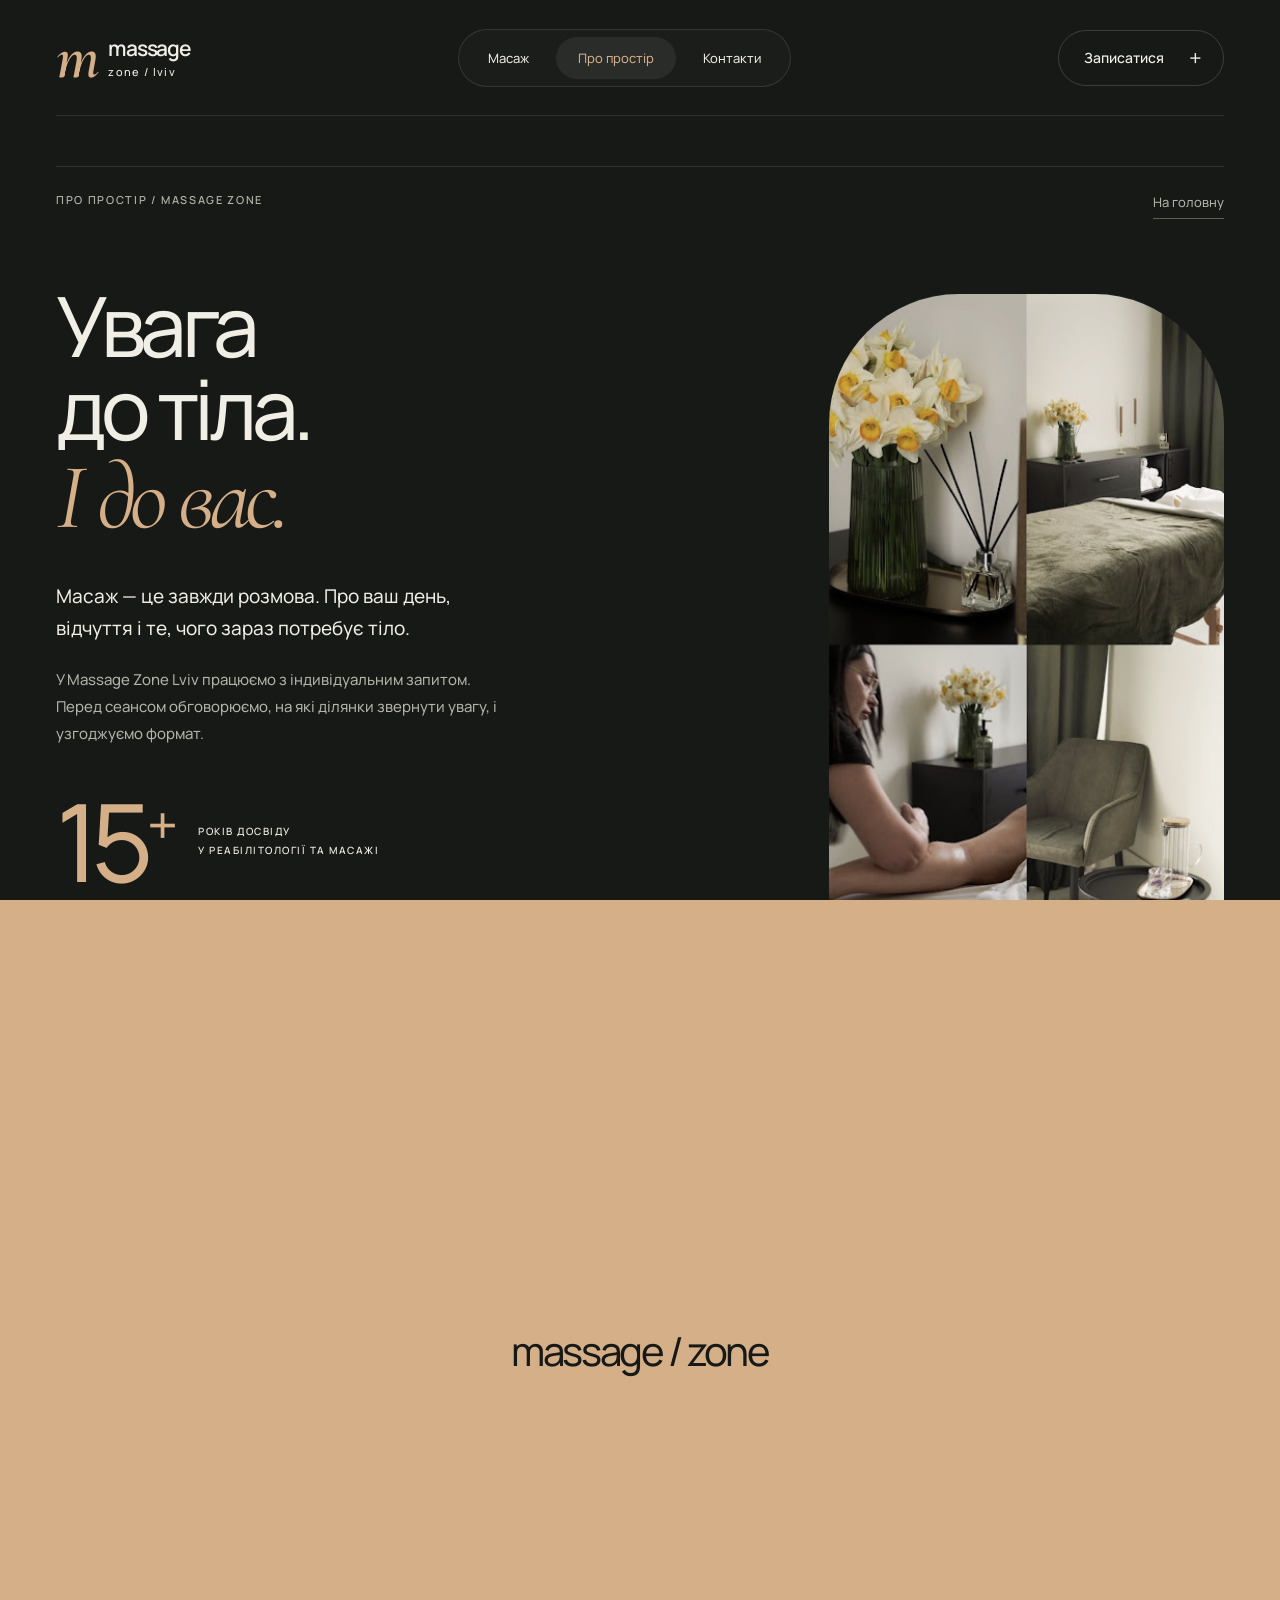
==== studio.html @ 6e39dbd6 "Build Ukrainian Massage Zone Lviv website" ====
<!doctype html>
<html lang="uk">
<head><meta charset="UTF-8"><meta name="viewport" content="width=device-width, initial-scale=1"><meta name="theme-color" content="#171917"><title>Простір / Massage Zone Lviv</title><meta name="description" content="Знайомство з Massage Zone Lviv: 15+ років досвіду, індивідуальний підхід і простір для масажу у Львові, на Володимира Великого, 4."><link rel="icon" href="./assets/favicon.svg" type="image/svg+xml"><link rel="preconnect" href="https://fonts.googleapis.com"><link rel="preconnect" href="https://fonts.gstatic.com" crossorigin><link href="https://fonts.googleapis.com/css2?family=Manrope:wght@400;450;500;550;600;650;700&family=Cormorant+Garamond:ital,wght@0,400;0,500;1,400;1,500&display=swap" rel="stylesheet"><link rel="stylesheet" href="./style.css"><script src="./app.js" defer></script></head>
<body><a class="skip-link" href="#main">Перейти до вмісту</a><div class="page-curtain" aria-hidden="true"><span>massage / zone</span></div><div class="cursor" aria-hidden="true"><span></span></div>
<header class="header wrap"><a href="./index.html" class="brand" aria-label="Massage Zone — головна"><span class="brand-symbol" aria-hidden="true">m</span><span>massage<span class="brand-second">zone / lviv</span></span></a><nav class="desktop-nav" aria-label="Головна навігація"><a href="./index.html#massage">Масаж</a><a href="./studio.html" aria-current="page">Про простір</a><a href="./index.html#contacts">Контакти</a></nav><a class="pill header-cta" href="https://www.instagram.com/massage.zone.lviv/" target="_blank" rel="noopener noreferrer">Записатися <span class="pill-symbol" aria-hidden="true">+</span></a><button class="menu-toggle" aria-label="Відкрити меню" aria-expanded="false" aria-controls="mobile-nav"><span></span><span></span></button><nav id="mobile-nav" class="mobile-nav" aria-label="Мобільна навігація" hidden><a href="./index.html#massage">Масаж</a><a href="./studio.html">Про простір</a><a href="./index.html#contacts">Контакти</a></nav></header>
<main id="main"><section class="studio-hero wrap section"><div class="section-label"><span class="eyebrow">ПРО ПРОСТІР / MASSAGE ZONE</span><a href="./index.html" class="text-link">На головну</a></div><div class="studio-layout"><div class="studio-copy"><h1>Увага<br>до тіла.<br><em>І до вас.</em></h1><p class="studio-intro">Масаж — це завжди розмова. Про ваш день, відчуття і те, чого зараз потребує тіло.</p><p>У Massage Zone Lviv працюємо з індивідуальним запитом. Перед сеансом обговорюємо, на які ділянки звернути увагу, і узгоджуємо формат.</p><div class="studio-stat"><span>15<sup>+</sup></span><span class="eyebrow">РОКІВ ДОСВІДУ<br>У РЕАБІЛІТОЛОГІЇ ТА МАСАЖІ</span></div><a href="https://www.instagram.com/massage.zone.lviv/" target="_blank" rel="noopener noreferrer" class="pill pill-warm">Познайомитися в Instagram <span class="pill-symbol" aria-hidden="true">+</span></a></div><figure class="studio-photo"><div class="photo-frame" data-depth="0.07"><img src="./assets/massage-zone.jpg" width="381" height="677" alt="Колаж із власних фото Massage Zone Lviv: масажний кабінет, квіти, сеанс масажу та місце для відпочинку"></div><figcaption><span>Наш простір / наші дотики</span><span>Львів</span></figcaption></figure></div></section><section class="studio-visit section wrap"><span class="eyebrow">БУДЕМО РАДІ ЗУСТРІЧІ</span><h2>Знайдіть час.<br><em>Ми поруч.</em></h2><div class="studio-visit-info"><p>Володимира Великого, 4 / Львів<br><a href="tel:+380688691546">+380 68 869 15 46</a></p><a class="pill pill-outline" href="https://maps.app.goo.gl/EedyJrFYMkZ4gdkcA?g_st=ic" target="_blank" rel="noopener noreferrer">Відкрити маршрут <span class="pill-symbol" aria-hidden="true">+</span></a></div></section></main><footer class="footer wrap"><a href="./index.html" class="footer-brand">massage / zone</a><span>Львів / Україна</span><a href="https://www.instagram.com/massage.zone.lviv/" target="_blank" rel="noopener noreferrer">Instagram</a><span>© <span class="year">2026</span> Massage Zone</span></footer></body></html>
---- style.css ----
:root{--bg:#171917;--surface:#212421;--ink:#f0eee5;--muted:#b3b5a9;--accent:#d5af88;--line:#ffffff1c;--ease:cubic-bezier(.215,.61,.355,1);--sans:'Manrope',sans-serif;--serif:'Cormorant Garamond',serif;color-scheme:dark;font-family:var(--sans);font-size:16px}
*{box-sizing:border-box}html{scroll-behavior:smooth;scroll-padding-top:90px}body{margin:0;background:var(--bg);color:var(--ink);font-weight:450;-webkit-font-smoothing:antialiased}body.dialog-open{overflow:hidden}::selection{background:var(--accent);color:var(--bg)}a{color:inherit;text-decoration:none}button{font:inherit;color:inherit;cursor:pointer}button,a,summary{-webkit-tap-highlight-color:transparent}button{border:0}button:focus-visible,a:focus-visible,summary:focus-visible{outline:2px solid var(--accent);outline-offset:6px}button:disabled{cursor:default}p{font-size:1rem;line-height:1.8;color:var(--muted);margin:0}h1,h2,h3{margin:0;font-weight:450;letter-spacing:-.065em;line-height:1.02}em{font-family:var(--serif);font-weight:400;letter-spacing:-.055em}img{display:block;max-width:100%}sup{font-size:.5em;vertical-align:super}a,button,summary{touch-action:manipulation}.wrap{width:calc(100% - 112px);max-width:1488px;margin-inline:auto}.section{padding-block:112px}.eyebrow{font-size:11px;line-height:1.6;letter-spacing:.15em;font-weight:550;text-transform:uppercase}.skip-link{position:fixed;left:16px;top:-100px;z-index:200;padding:12px 20px;background:var(--accent);color:var(--bg)}.skip-link:focus{top:16px}.header{height:116px;display:flex;align-items:center;justify-content:space-between;position:relative;z-index:20;border-bottom:1px solid var(--line)}.brand{display:flex;align-items:center;gap:12px;font-size:21px;font-weight:600;letter-spacing:-.06em;line-height:1}.brand-symbol{font-family:var(--serif);font-style:italic;font-size:64px;line-height:.6;letter-spacing:-.12em;margin-right:4px;color:var(--accent)}.brand-second{display:block;font-size:11px;font-weight:500;letter-spacing:.12em;margin-top:7px}.desktop-nav{display:flex;padding:7px;background:#ffffff05;border:1px solid var(--line);border-radius:100px;gap:5px}.desktop-nav a{padding:12px 22px;font-size:13px;transition:background .3s var(--ease),color .3s var(--ease);border-radius:100px}.desktop-nav a:hover,.desktop-nav a[aria-current]{background:#ffffff11;color:var(--accent)}.pill{display:inline-flex;align-items:center;justify-content:center;gap:25px;padding:16px 21px 16px 25px;border:1px solid #ffffff29;border-radius:100px;font-size:14px;font-weight:550;transition:background .3s var(--ease),color .3s var(--ease),transform .3s var(--ease);white-space:nowrap}.pill:hover{background:var(--ink);color:var(--bg)}.pill-symbol{font-size:22px;line-height:1;font-weight:400}.pill-warm{background:var(--accent);color:#24261f;border-color:var(--accent)}.pill-warm:hover{background:#edccaa;border-color:#edccaa}.pill-outline{background:transparent}.menu-toggle,.mobile-nav{display:none}.hero{height:min(825px,calc(100svh - 116px));min-height:640px;position:relative;padding-top:29px}.hero-topline{display:flex;justify-content:space-between;color:var(--muted);position:relative;z-index:4}.hero-coordinate{font-size:10px}.hero-copy{position:absolute;left:0;top:119px;width:39%;z-index:5;will-change:transform}.hero-copy h1{font-size:clamp(65px,7.25vw,116px);font-weight:450;line-height:1.01;letter-spacing:-.073em}.hero-copy h1 em{display:inline-block;color:var(--accent);font-size:1.075em;line-height:.95;letter-spacing:-.07em}.hero-copy p{font-size:14px;line-height:1.7;margin-top:30px}.main-cta{margin-top:28px}.sculpture-stage{position:absolute;left:38%;top:50px;width:54%;height:calc(100% - 110px);z-index:2;will-change:transform}.stage-halo{position:absolute;inset:9% 0 0;background:radial-gradient(ellipse at center,#ba98720b,transparent 64%);pointer-events:none}.sculpture-stage canvas{position:relative;width:100%;height:100%;display:block;cursor:grab}.sculpture-stage canvas:active{cursor:grabbing}.hero-aside{position:absolute;right:0;top:148px;width:132px;z-index:6;will-change:transform}.glass{border:1px solid #ffffff25;background:#ffffff06;backdrop-filter:blur(20px);-webkit-backdrop-filter:blur(20px);border-radius:22px}.experience{padding:24px 17px;display:flex;flex-direction:column;align-items:center;gap:10px}.stat-number{font-size:40px;line-height:1.05;letter-spacing:-.06em}.experience .eyebrow{font-size:9px;white-space:nowrap}.aside-note{font-size:11px;line-height:1.8;margin-top:20px;text-align:right}.hero-bottom{position:absolute;bottom:27px;left:0;right:0;display:flex;justify-content:space-between;align-items:center;border-top:1px solid var(--line);padding-top:28px;z-index:6}.scroll-link{display:flex;align-items:center;gap:14px;font-size:12px;color:var(--muted);transition:color .3s}.scroll-link:hover{color:var(--ink)}.scroll-track{display:block;width:18px;height:28px;border:1px solid #ffffff4a;border-radius:20px;position:relative}.scroll-track span{position:absolute;width:3px;height:6px;border-radius:3px;background:var(--accent);top:6px;left:6px}.hero-signature{color:var(--muted);font-size:9px}.motion-toggle{display:flex;gap:8px;align-items:center;background:transparent;font-size:10px;color:var(--muted);padding:8px}.motion-toggle>span:first-child{font-size:13px}.webgl-fallback{height:100%;display:flex;align-items:center;justify-content:center;color:var(--accent);font-size:clamp(40px,5vw,90px);letter-spacing:-.07em;text-align:center}.webgl-fallback[hidden]{display:none}.section-label{display:flex;justify-content:space-between;gap:20px;color:var(--muted);padding-top:24px;border-top:1px solid var(--line)}.section-heading{display:grid;grid-template-columns:1.1fr .7fr;gap:12%;align-items:end;margin-top:56px;margin-bottom:60px}.section-heading h2,.faq h2{font-size:clamp(44px,4.5vw,72px)}.section-heading h2 em,.faq h2 em{font-size:1.17em;color:var(--accent)}.section-heading>p{font-size:16px;max-width:400px;line-height:1.85;padding-bottom:6px}.service-grid{display:grid;grid-template-columns:repeat(3,1fr);gap:16px}.service-card{position:relative;display:flex;flex-direction:column;text-align:left;background:var(--surface);padding:28px;border:1px solid #ffffff09;border-radius:25px;min-height:443px;overflow:hidden;transition:transform .5s var(--ease),background .3s var(--ease),box-shadow .5s var(--ease);z-index:1}.service-card:hover,.service-card:focus-visible{transform:translateY(-12px) scale(1.015);background:#2a2e28;box-shadow:0 24px 48px #0005;z-index:3}.card-top{display:flex;align-items:center;justify-content:space-between;width:100%}.card-number{font-size:36px;font-weight:400;letter-spacing:-.06em;color:var(--accent)}.card-open{width:34px;height:34px;border:1px solid #ffffff24;border-radius:50%;display:grid;place-items:center;font-size:22px;color:var(--muted);transition:background .3s,color .3s}.service-card:hover .card-open{background:var(--accent);color:var(--bg);border-color:var(--accent)}.body-lines{height:110px;width:130px;display:flex;position:relative;align-self:flex-end;margin-top:-10px;opacity:.27;transform:rotate(-23deg);pointer-events:none}.body-lines>span{position:absolute;border:1px solid var(--accent);height:95px;width:64px;border-radius:50%;left:0;top:0}.body-lines>span:nth-child(2){left:20px}.body-lines>span:nth-child(3){left:40px}.body-lines>span:nth-child(4){left:60px}.lines-wave{transform:rotate(26deg)}.lines-wave>span{border-radius:50% 25% 50% 25%}.lines-round{transform:rotate(0)}.lines-round>span{height:82px;width:82px;left:20px;top:15px}.lines-round>span:nth-child(2){left:20px;top:5px}.lines-round>span:nth-child(3){left:20px;top:-5px}.lines-round>span:nth-child(4){left:20px;top:-15px}.card-tag{font-size:10px;color:var(--muted);margin-top:15px}.card-title{font-size:34px;line-height:1.12;letter-spacing:-.05em;margin-top:15px;display:block}.card-description{font-size:13px;line-height:1.8;color:var(--muted);max-width:270px;margin-top:17px}.card-bottom{display:flex;width:100%;justify-content:space-between;margin-top:28px;padding-top:19px;border-top:1px solid var(--line);font-size:12px}.card-bottom span{font-size:18px;line-height:1}.service-footnote{display:flex;justify-content:space-between;gap:20px;margin-top:30px}.service-footnote p,.service-footnote a{font-size:12px}.text-link{border-bottom:1px solid #d5af8870;padding-bottom:5px;font-size:13px;line-height:1.7;transition:color .3s,border-color .3s}.text-link:hover{color:var(--accent);border-color:var(--accent)}.pause-section{background:#d5af88;color:var(--bg);position:relative;overflow:hidden;padding:76px 0 57px;margin:15px 0}.pause-content>.eyebrow{display:block;text-align:center;color:#34362c}.pause-content h2{font-size:clamp(130px,19vw,300px);line-height:1.18;font-weight:450;text-align:center;letter-spacing:-.095em;padding:10px 0 36px;will-change:transform}.pause-bottom{display:flex;align-items:center;justify-content:space-between;gap:24px;padding-top:30px;border-top:1px solid #17191733}.pause-mark{font:italic 42px var(--serif);letter-spacing:-.08em}.pause-bottom p{font-size:14px;color:#35362b;line-height:1.7}.pause-bottom .pill{border-color:#1719174d}.pause-bottom .pill:hover{background:var(--bg);color:var(--accent)}.process-grid{display:grid;grid-template-columns:repeat(3,1fr);gap:30px}.process-card{border-top:1px solid var(--line);padding-top:26px}.process-card h3{font-size:23px;letter-spacing:-.04em;margin-top:34px}.process-card p{max-width:320px;font-size:14px;margin-top:15px}.faq{display:grid;grid-template-columns:.8fr 1.2fr;gap:15%;padding-top:50px}.faq h2{margin-top:35px}.faq-list{padding-top:5px}.faq details{border-top:1px solid var(--line);padding:25px 0}.faq details:last-child{border-bottom:1px solid var(--line)}.faq summary{list-style:none;cursor:pointer;display:flex;justify-content:space-between;align-items:center;gap:20px;font-size:16px;line-height:1.6}.faq summary::-webkit-details-marker{display:none}.faq summary span{font-size:24px;color:var(--accent);transition:transform .3s}.faq details[open] summary span{transform:rotate(45deg)}.faq details p{font-size:14px;margin-top:18px;max-width:95%}.faq details a{color:var(--ink);text-decoration:underline;text-underline-offset:4px}.contacts{padding-top:65px}.contact-main{display:grid;grid-template-columns:1fr .75fr;gap:10%;padding-top:65px}.contact-main h2{font-size:clamp(85px,9.7vw,155px);line-height:.96}.contact-main h2 em{font-size:1.15em;color:var(--accent)}.contact-info{padding-top:4px}.contact-address{font-size:24px;letter-spacing:-.035em;line-height:1.45;color:var(--ink)}.phone{display:block;font-size:20px;letter-spacing:-.02em;margin-top:24px}.hours{display:grid;grid-template-columns:1fr 1fr;max-width:300px;gap:9px 30px;font-size:13px;color:var(--muted);margin-top:30px}.hours span:nth-child(even){text-align:right}.contact-actions{display:flex;align-items:flex-start;flex-direction:column;gap:22px;margin-top:35px}.footer{padding-block:33px;border-top:1px solid var(--line);display:flex;justify-content:space-between;align-items:center;gap:20px;font-size:11px;color:var(--muted)}.footer-brand{font-size:21px;letter-spacing:-.06em;color:var(--ink)}.footer>a:last-of-type:hover{color:var(--accent)}.service-dialog{color:var(--ink);background:#242823;padding:48px;max-width:550px;width:calc(100% - 36px);border:1px solid #ffffff26;border-radius:28px;overflow:visible;box-shadow:0 50px 140px #0008}.service-dialog::backdrop{background:#0b0d0bc7;backdrop-filter:blur(12px)}.service-dialog[open]{animation:dialog-in .3s var(--ease)}.service-dialog .eyebrow{color:var(--accent);padding-right:25px}.service-dialog h2{font-size:50px;letter-spacing:-.055em;line-height:1.05;margin-top:26px}.service-dialog p{font-size:15px;margin-top:25px}.dialog-note{font-size:12px;color:var(--muted);line-height:1.8;margin:28px 0}.service-dialog .pill{font-size:13px;gap:12px;padding-inline:20px;width:100%;white-space:normal}.dialog-close{position:absolute;right:20px;top:15px;background:transparent;font-size:30px;color:var(--muted);width:40px;height:40px;display:grid;place-items:center}.page-curtain{position:fixed;z-index:100;inset:0;background:var(--accent);transform:translateY(100%);display:flex;align-items:center;justify-content:center;pointer-events:none;transition:transform .5s var(--ease);color:var(--bg);font-size:40px;letter-spacing:-.06em}.page-curtain.active{transform:translateY(0);pointer-events:auto}.cursor{position:fixed;top:0;left:0;width:36px;height:36px;border:1px solid #d5af8870;border-radius:50%;pointer-events:none;z-index:150;display:none;align-items:center;justify-content:center;transform:translate(-100px,-100px);transition:width .3s var(--ease),height .3s var(--ease),background .3s var(--ease);mix-blend-mode:normal}.cursor>span{width:5px;height:5px;border-radius:50%;background:var(--accent)}.cursor.hover{width:58px;height:58px;background:#d5af8810}.cursor.hidden{opacity:0}.custom-cursor,.custom-cursor a,.custom-cursor button,.custom-cursor summary,.custom-cursor canvas{cursor:none}.custom-cursor .cursor{display:flex}.js .reveal{opacity:0;transition:opacity .6s var(--ease)}.js .reveal.visible{opacity:1}.studio-hero{padding-top:50px}.studio-layout{display:grid;grid-template-columns:1.1fr .7fr;gap:13%;margin-top:65px}.studio-copy h1{font-size:clamp(64px,6.5vw,104px);line-height:1}.studio-copy h1 em{font-size:1.12em;color:var(--accent)}.studio-intro{color:var(--ink);font-size:19px;line-height:1.7;max-width:450px;margin-top:36px}.studio-copy>p:not(.studio-intro){max-width:450px;font-size:15px;margin-top:22px}.studio-stat{display:flex;align-items:center;gap:28px;margin:40px 0}.studio-stat>span:first-child{font-size:108px;letter-spacing:-.07em;line-height:1;color:var(--accent)}.studio-stat .eyebrow{font-size:10px;line-height:1.9}.studio-photo{margin:0;padding-top:18px}.photo-frame{overflow:hidden;border-radius:130px 130px 22px 22px;max-width:400px;margin:auto;will-change:transform}.photo-frame img{width:100%;height:auto;filter:saturate(.7);aspect-ratio:381/677;object-fit:cover}.studio-photo figcaption{display:flex;justify-content:space-between;font-size:10px;color:var(--muted);margin-top:30px;gap:10px}.studio-visit{border-top:1px solid var(--line);padding-top:55px}.studio-visit h2{font-size:clamp(64px,7vw,112px);margin-top:45px}.studio-visit h2 em{color:var(--accent);font-size:1.14em}.studio-visit-info{display:flex;justify-content:space-between;gap:30px;align-items:end;margin-top:45px}.studio-visit-info p{line-height:2;font-size:16px}.studio-visit-info a:not(.pill){color:var(--ink)}@keyframes dialog-in{from{opacity:0;transform:translateY(15px)}to{opacity:1;transform:translateY(0)}}
@media(min-width:1700px){.hero-copy h1{font-size:124px}.hero{height:860px;max-height:none}.hero-copy{top:145px}.sculpture-stage{top:70px}.hero-aside{top:180px}}
@media(max-width:1100px){.wrap{width:calc(100% - 64px)}.header{height:100px}.desktop-nav a{padding:11px 16px}.header-cta{font-size:12px;padding:14px 17px}.hero{height:700px;min-height:620px}.hero-copy{top:135px;width:43%}.hero-copy h1{font-size:7.6vw}.hero-aside{top:120px;width:105px}.experience{padding:19px 10px}.experience .eyebrow{font-size:8px}.stat-number{font-size:36px}.sculpture-stage{left:37%;width:61%;top:95px;height:76%}.hero-signature{display:none}.aside-note{font-size:10px}.section{padding-block:90px}.section-heading{gap:8%}.service-card{padding:23px;min-height:423px}.card-title{font-size:30px}.card-description{font-size:12px}.card-tag{font-size:9px}.pause-bottom p{font-size:12px}.pause-bottom .pill{font-size:12px;gap:16px}.faq{gap:10%;padding-top:45px}.studio-layout{gap:9%;grid-template-columns:1.1fr .8fr}}
@media(max-width:760px){html{scroll-padding-top:30px}.wrap{width:calc(100% - 40px)}.header{height:86px}.brand{font-size:18px;gap:9px}.brand-symbol{font-size:54px}.brand-second{font-size:9px;margin-top:6px}.desktop-nav,.header-cta{display:none}.menu-toggle{display:flex;flex-direction:column;gap:6px;padding:15px 4px 15px 20px;background:transparent;width:48px;height:46px;justify-content:center}.menu-toggle span{display:block;width:24px;height:1px;background:var(--ink);transition:transform .3s}.menu-toggle[aria-expanded=true] span:first-child{transform:translateY(3.5px) rotate(45deg)}.menu-toggle[aria-expanded=true] span:last-child{transform:translateY(-3.5px) rotate(-45deg)}.mobile-nav:not([hidden]){display:flex;position:absolute;top:85px;left:-20px;right:-20px;background:#20241ffa;backdrop-filter:blur(20px);flex-direction:column;padding:25px 20px 30px;gap:4px;border-bottom:1px solid var(--line)}.mobile-nav a{padding:14px 4px;font-size:20px;letter-spacing:-.03em}.hero{height:790px;min-height:0;max-height:none;padding-top:25px}.hero-coordinate{display:none}.hero-copy{top:76px;width:100%;transform:none!important}.hero-copy h1{font-size:clamp(53px,13.3vw,89px);line-height:1.01;max-width:80%}.hero-copy h1 br:nth-of-type(2){display:none}.hero-copy h1 em{display:block;line-height:1.1;font-size:1.16em;margin-top:0}.hero-copy p{font-size:12px;margin-top:17px;line-height:1.6}.main-cta{margin-top:20px;font-size:13px;padding:14px 18px;gap:18px}.sculpture-stage{top:330px;left:14%;width:87%;height:340px;transform:none!important}.hero-aside{top:431px;left:0;right:auto;width:91px;transform:none!important}.experience{padding:17px 10px;gap:8px;border-radius:19px}.stat-number{font-size:36px}.experience .eyebrow{font-size:7px}.aside-note{font-size:9px;text-align:left;margin-top:13px;line-height:1.7}.hero-bottom{bottom:23px;padding-top:23px}.scroll-link{font-size:11px;gap:10px}.motion-label{display:none}.motion-toggle{padding:10px}.motion-toggle>span:first-child{font-size:17px}.section{padding-block:75px}.section-label{padding-top:20px}.section-label .eyebrow{font-size:9px}.section-label .eyebrow:last-child:not(:first-child){display:none}.section-heading{display:flex;flex-direction:column;align-items:flex-start;gap:26px;margin-top:36px;margin-bottom:37px}.section-heading h2,.faq h2{font-size:48px;line-height:1.05}.section-heading>p{font-size:14px;max-width:380px;line-height:1.8}.service-grid{grid-template-columns:1fr;gap:16px}.service-card{min-height:300px;padding:26px}.card-top{width:100%}.body-lines{position:absolute;right:30px;top:97px;opacity:.25;height:100px}.card-title{font-size:34px;line-height:1.05;max-width:65%}.card-tag{margin-top:30px;font-size:9px}.card-description{font-size:13px;max-width:76%;margin-top:15px}.card-bottom{margin-top:22px}.service-card:hover{transform:translateY(-5px) scale(1.005)}.card-number{font-size:32px}.service-footnote{flex-direction:column;align-items:flex-start;gap:9px;margin-top:22px}.service-footnote p,.service-footnote a{font-size:12px}.pause-section{margin:0;padding:45px 0 35px}.pause-content>.eyebrow{font-size:9px}.pause-content h2{font-size:27vw;padding:20px 0 32px}.pause-bottom{display:grid;grid-template-columns:1fr 3fr;gap:20px}.pause-bottom p{font-size:12px}.pause-mark{font-size:35px}.pause-bottom .pill{grid-column:1/-1;justify-self:start;font-size:12px}.process-grid{grid-template-columns:1fr;gap:28px}.process-card{display:grid;grid-template-columns:50px 1fr;column-gap:24px;padding-top:22px}.process-card .card-number{grid-row:1/3}.process-card h3{font-size:21px;margin-top:2px}.process-card p{font-size:13px;margin-top:12px;max-width:none}.faq{display:block;padding-top:25px}.faq h2{margin-top:24px}.faq-list{margin-top:38px}.faq details{padding:23px 0}.faq summary{font-size:14px;gap:15px}.faq details p{font-size:13px;max-width:100%}.contact-main{display:block;padding-top:45px}.contact-main h2{font-size:93px}.contact-info{margin-top:47px}.contact-address{font-size:23px}.phone{font-size:21px}.hours{font-size:13px;max-width:280px}.contact-actions .pill{font-size:13px;gap:16px}.footer{display:grid;grid-template-columns:1fr 1fr;gap:23px 10px;padding-block:28px;font-size:9px}.footer>span:last-child{text-align:right}.footer>span:nth-child(2){text-align:right}.footer-brand{font-size:19px}.service-dialog{padding:38px 25px;max-height:calc(100svh - 40px);overflow:auto}.service-dialog h2{font-size:42px}.service-dialog p{font-size:14px}.service-dialog .pill{font-size:12px;padding:15px}.page-curtain{font-size:30px}.studio-hero{padding-top:32px}.studio-layout{display:flex;flex-direction:column;gap:50px;margin-top:38px}.studio-copy h1{font-size:76px}.studio-intro{font-size:17px;margin-top:29px}.studio-copy>p:not(.studio-intro){font-size:14px}.studio-stat>span:first-child{font-size:95px}.studio-stat .eyebrow{font-size:9px}.studio-copy>.pill{font-size:12px;gap:18px}.studio-photo{padding-top:0}.photo-frame{max-width:345px;border-radius:110px 110px 20px 20px;transform:none!important}.studio-photo figcaption{margin-top:22px;font-size:10px}.studio-visit h2{font-size:67px}.studio-visit-info{flex-direction:column;align-items:flex-start;gap:25px}.studio-visit-info p{font-size:14px}.studio-visit-info .pill{font-size:12px}}
@media(max-width:370px){.hero{height:770px}.hero-copy h1{font-size:48px}.hero-copy h1 em{font-size:1.13em}.sculpture-stage{top:335px;height:300px}.hero-aside{top:422px}.service-card{padding:22px}.section-heading h2,.faq h2{font-size:42px}.contact-main h2{font-size:80px}.studio-copy h1{font-size:65px}.pill{white-space:normal;text-align:left}}
@media(prefers-reduced-motion:reduce){html{scroll-behavior:auto}*,*::before,*::after{animation:none!important;transition:none!important}.js .reveal{opacity:1}[data-depth]{transform:none!important}.service-card:hover{transform:none}.cursor{display:none!important}.custom-cursor,.custom-cursor a,.custom-cursor button,.custom-cursor summary,.custom-cursor canvas{cursor:auto}.page-curtain{display:none}}
.hero{min-height:700px}.experience .eyebrow{font-size:10px;white-space:normal;text-align:center}@media(max-width:760px){.hero{min-height:0}.experience .eyebrow{font-size:10px;line-height:1.6}}
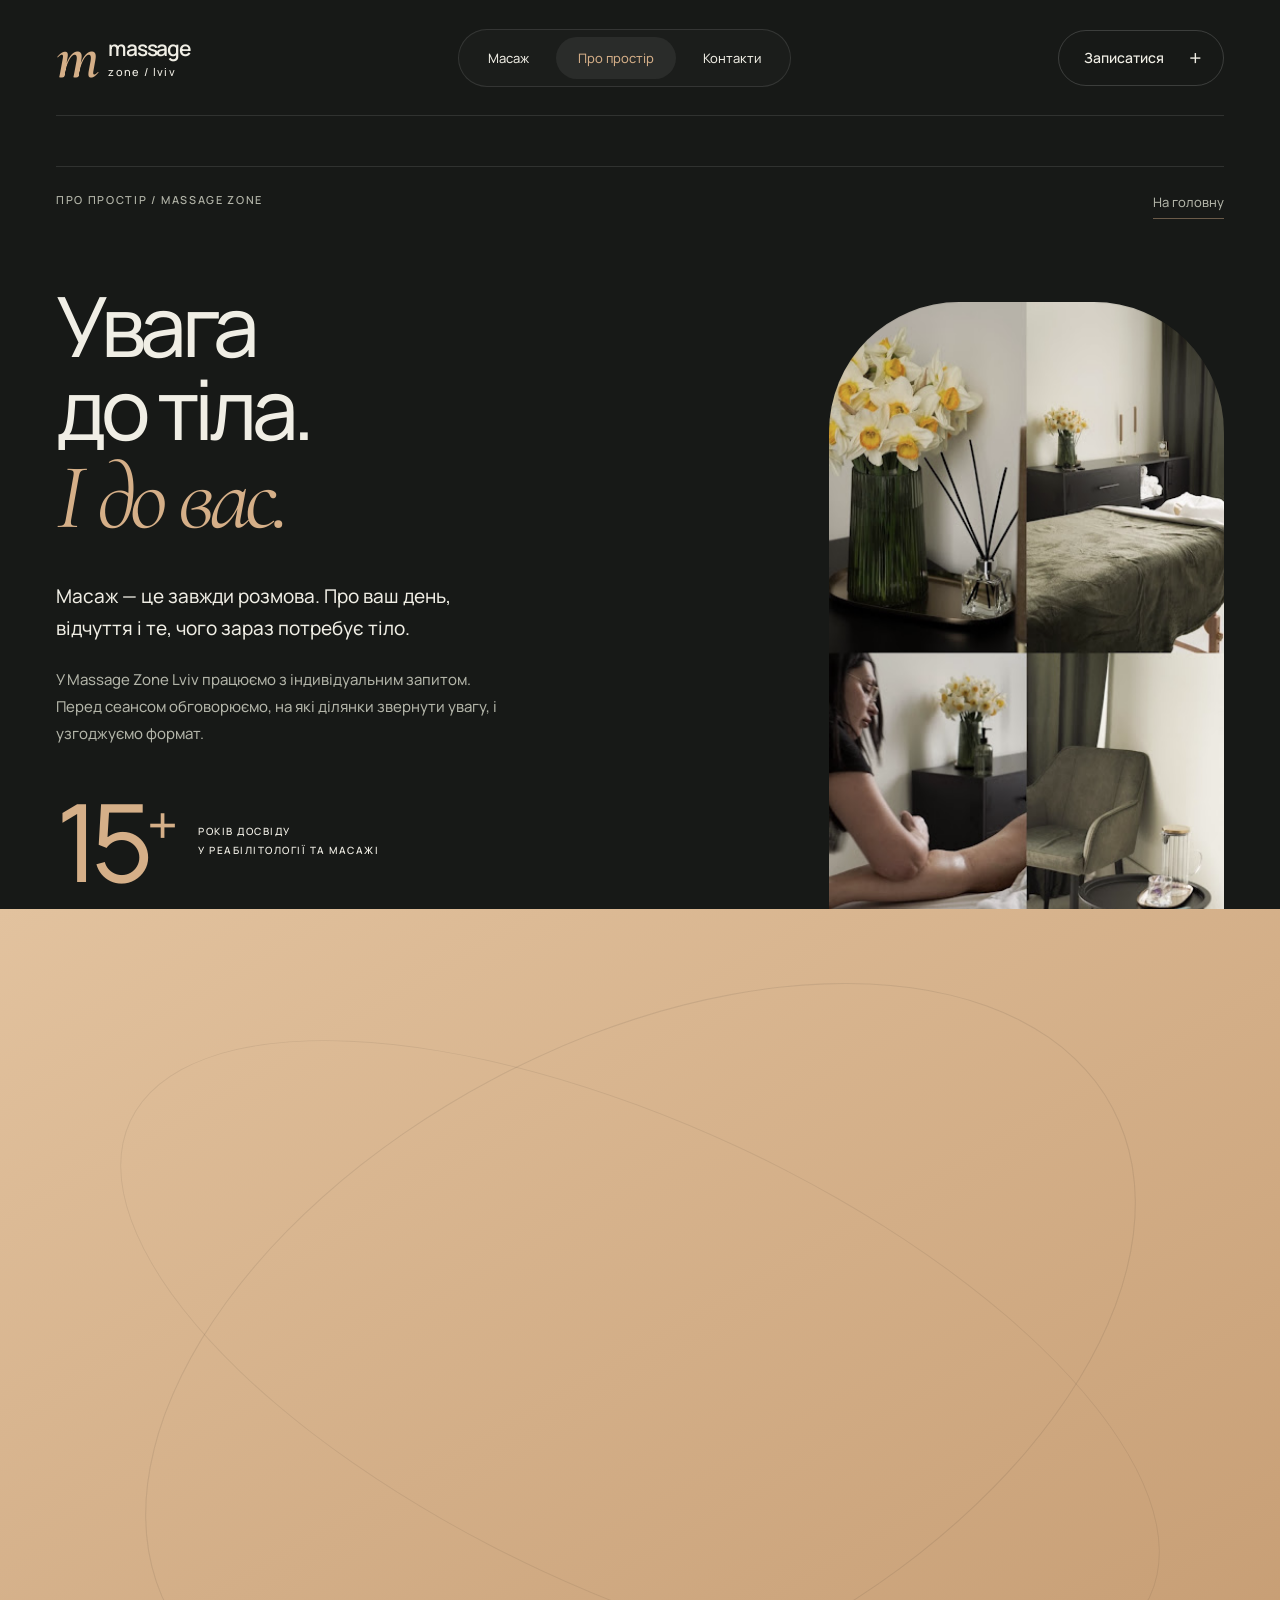
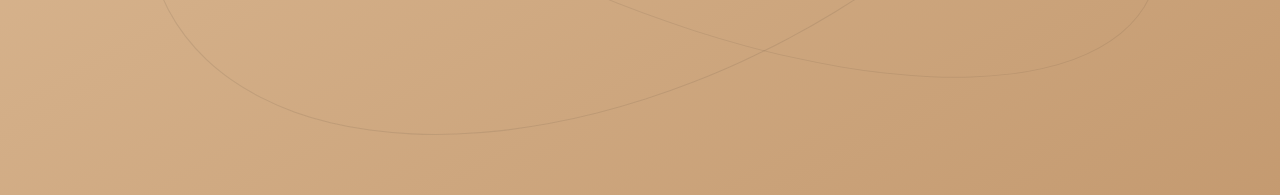
==== commit 9db59d77: "Add cinematic scroll reveals and sculpted amber ribbon" ====
--- a/studio.html
+++ b/studio.html
@@ -1,6 +1,6 @@
 <!doctype html>
 <html lang="uk">
-<head><meta charset="UTF-8"><meta name="viewport" content="width=device-width, initial-scale=1"><meta name="theme-color" content="#171917"><title>Простір / Massage Zone Lviv</title><meta name="description" content="Знайомство з Massage Zone Lviv: 15+ років досвіду, індивідуальний підхід і простір для масажу у Львові, на Володимира Великого, 4."><link rel="icon" href="./assets/favicon.svg" type="image/svg+xml"><link rel="preconnect" href="https://fonts.googleapis.com"><link rel="preconnect" href="https://fonts.gstatic.com" crossorigin><link href="https://fonts.googleapis.com/css2?family=Manrope:wght@400;450;500;550;600;650;700&family=Cormorant+Garamond:ital,wght@0,400;0,500;1,400;1,500&display=swap" rel="stylesheet"><link rel="stylesheet" href="./style.css"><script src="./app.js" defer></script></head>
+<head><meta charset="UTF-8"><meta name="viewport" content="width=device-width, initial-scale=1"><meta name="theme-color" content="#171917"><title>Простір / Massage Zone Lviv</title><meta name="description" content="Знайомство з Massage Zone Lviv: 15+ років досвіду, індивідуальний підхід і простір для масажу у Львові, на Володимира Великого, 4."><link rel="icon" href="./assets/favicon.svg" type="image/svg+xml"><link rel="preconnect" href="https://fonts.googleapis.com"><link rel="preconnect" href="https://fonts.gstatic.com" crossorigin><link href="https://fonts.googleapis.com/css2?family=Manrope:wght@400;450;500;550;600;650;700&family=Cormorant+Garamond:ital,wght@0,400;0,500;1,400;1,500&display=swap" rel="stylesheet"><link rel="stylesheet" href="./style.css"><link rel="stylesheet" href="./motion.css?v=2"><script>try{if(sessionStorage.getItem('mz-page-transition')===location.pathname&&!matchMedia('(prefers-reduced-motion: reduce)').matches)document.documentElement.dataset.pageTransition='enter';sessionStorage.removeItem('mz-page-transition')}catch{}</script><script src="./app.js?v=2" defer></script></head>
 <body><a class="skip-link" href="#main">Перейти до вмісту</a><div class="page-curtain" aria-hidden="true"><span>massage / zone</span></div><div class="cursor" aria-hidden="true"><span></span></div>
 <header class="header wrap"><a href="./index.html" class="brand" aria-label="Massage Zone — головна"><span class="brand-symbol" aria-hidden="true">m</span><span>massage<span class="brand-second">zone / lviv</span></span></a><nav class="desktop-nav" aria-label="Головна навігація"><a href="./index.html#massage">Масаж</a><a href="./studio.html" aria-current="page">Про простір</a><a href="./index.html#contacts">Контакти</a></nav><a class="pill header-cta" href="https://www.instagram.com/massage.zone.lviv/" target="_blank" rel="noopener noreferrer">Записатися <span class="pill-symbol" aria-hidden="true">+</span></a><button class="menu-toggle" aria-label="Відкрити меню" aria-expanded="false" aria-controls="mobile-nav"><span></span><span></span></button><nav id="mobile-nav" class="mobile-nav" aria-label="Мобільна навігація" hidden><a href="./index.html#massage">Масаж</a><a href="./studio.html">Про простір</a><a href="./index.html#contacts">Контакти</a></nav></header>
 <main id="main"><section class="studio-hero wrap section"><div class="section-label"><span class="eyebrow">ПРО ПРОСТІР / MASSAGE ZONE</span><a href="./index.html" class="text-link">На головну</a></div><div class="studio-layout"><div class="studio-copy"><h1>Увага<br>до тіла.<br><em>І до вас.</em></h1><p class="studio-intro">Масаж — це завжди розмова. Про ваш день, відчуття і те, чого зараз потребує тіло.</p><p>У Massage Zone Lviv працюємо з індивідуальним запитом. Перед сеансом обговорюємо, на які ділянки звернути увагу, і узгоджуємо формат.</p><div class="studio-stat"><span>15<sup>+</sup></span><span class="eyebrow">РОКІВ ДОСВІДУ<br>У РЕАБІЛІТОЛОГІЇ ТА МАСАЖІ</span></div><a href="https://www.instagram.com/massage.zone.lviv/" target="_blank" rel="noopener noreferrer" class="pill pill-warm">Познайомитися в Instagram <span class="pill-symbol" aria-hidden="true">+</span></a></div><figure class="studio-photo"><div class="photo-frame" data-depth="0.07"><img src="./assets/massage-zone.jpg" width="381" height="677" alt="Колаж із власних фото Massage Zone Lviv: масажний кабінет, квіти, сеанс масажу та місце для відпочинку"></div><figcaption><span>Наш простір / наші дотики</span><span>Львів</span></figcaption></figure></div></section><section class="studio-visit section wrap"><span class="eyebrow">БУДЕМО РАДІ ЗУСТРІЧІ</span><h2>Знайдіть час.<br><em>Ми поруч.</em></h2><div class="studio-visit-info"><p>Володимира Великого, 4 / Львів<br><a href="tel:+380688691546">+380 68 869 15 46</a></p><a class="pill pill-outline" href="https://maps.app.goo.gl/EedyJrFYMkZ4gdkcA?g_st=ic" target="_blank" rel="noopener noreferrer">Відкрити маршрут <span class="pill-symbol" aria-hidden="true">+</span></a></div></section></main><footer class="footer wrap"><a href="./index.html" class="footer-brand">massage / zone</a><span>Львів / Україна</span><a href="https://www.instagram.com/massage.zone.lviv/" target="_blank" rel="noopener noreferrer">Instagram</a><span>© <span class="year">2026</span> Massage Zone</span></footer></body></html>
--- a/style.css
+++ b/style.css
@@ -6,3 +6,4 @@
 @media(max-width:370px){.hero{height:770px}.hero-copy h1{font-size:48px}.hero-copy h1 em{font-size:1.13em}.sculpture-stage{top:335px;height:300px}.hero-aside{top:422px}.service-card{padding:22px}.section-heading h2,.faq h2{font-size:42px}.contact-main h2{font-size:80px}.studio-copy h1{font-size:65px}.pill{white-space:normal;text-align:left}}
 @media(prefers-reduced-motion:reduce){html{scroll-behavior:auto}*,*::before,*::after{animation:none!important;transition:none!important}.js .reveal{opacity:1}[data-depth]{transform:none!important}.service-card:hover{transform:none}.cursor{display:none!important}.custom-cursor,.custom-cursor a,.custom-cursor button,.custom-cursor summary,.custom-cursor canvas{cursor:auto}.page-curtain{display:none}}
 .hero{min-height:700px}.experience .eyebrow{font-size:10px;white-space:normal;text-align:center}@media(max-width:760px){.hero{min-height:0}.experience .eyebrow{font-size:10px;line-height:1.6}}
+@media(max-width:760px){.hero-aside .aside-note{display:none}}
--- a/motion.css
+++ b/motion.css
@@ -0,0 +1,33 @@
+/* The same depth language carries the hero, sections and page changes. */
+html{background:var(--bg)}
+[hidden]{display:none!important}
+.scroll-progress{position:fixed;inset:0 0 auto;height:2px;background:var(--accent);z-index:95;transform:scaleX(0);transform-origin:left;pointer-events:none;opacity:.8}
+.line-mask{display:block;overflow:hidden;padding-bottom:.17em;margin-bottom:-.17em;perspective:700px}
+.line-inner{display:block;transform-origin:0 100%}
+.js .scroll-reveal .line-inner{opacity:0;transform:translate3d(0,115%,0) rotate(2deg);transition:transform .6s var(--ease) var(--line-delay,0s),opacity .5s var(--ease) var(--line-delay,0s)}
+.js .scroll-reveal.visible .line-inner{opacity:1;transform:translate3d(0,0,0) rotate(0)}
+.hero-copy h1 em{line-height:1.05}
+.js .reveal{opacity:0;translate:0 40px;transition:opacity .6s var(--ease) var(--reveal-delay,0s),translate .6s var(--ease) var(--reveal-delay,0s)}
+.js .reveal.visible{opacity:1;translate:0 0}
+.js .service-card.reveal{translate:0 58px;transition:opacity .6s var(--ease) var(--reveal-delay,0s),translate .6s var(--ease) var(--reveal-delay,0s),transform .5s var(--ease),background .3s var(--ease),box-shadow .5s var(--ease)}
+.js .service-card.reveal.visible{translate:0 0}
+.hero-copy{opacity:calc(1 - var(--hero-scroll,0)*.5)}
+.hero-aside{opacity:calc(1 - var(--hero-scroll,0)*.3)}
+.stage-halo{background:radial-gradient(ellipse at 50% 49%,#c38c451c,transparent 66%)}
+.pause-section{clip-path:inset(0 var(--pause-inset,4%) round var(--pause-radius,48px));will-change:clip-path}
+.pause-content h2{position:relative;z-index:1}
+.photo-frame img{scale:1.04;transition:scale .6s var(--ease)}
+.studio-photo.visible .photo-frame img{scale:1}
+.page-curtain{background:linear-gradient(150deg,#e2c29e,#c49a70);transition:transform .6s var(--ease);transform:translate3d(0,101%,0);overflow:hidden}
+.page-curtain::before{content:'';position:absolute;inset:18% 12%;border:1px solid #17191716;border-radius:50%;transform:rotate(-28deg);scale:1.1;pointer-events:none}
+.page-curtain::after{content:'';position:absolute;inset:24% 6%;border:1px solid #17191712;border-radius:50%;transform:rotate(25deg);pointer-events:none}
+.page-curtain>span{position:relative;z-index:1;transform:translateY(25px);opacity:0;transition:transform .5s var(--ease),opacity .3s var(--ease);font-family:var(--serif);font-style:italic;font-size:clamp(44px,7vw,96px)}
+.page-curtain.active,html[data-page-transition='enter'] .page-curtain{transform:translate3d(0,0,0)}
+.page-curtain.active>span,html[data-page-transition='enter'] .page-curtain>span{transform:translateY(0);opacity:1}
+.page-curtain.exiting{transform:translate3d(0,-101%,0)}
+.page-curtain.exiting>span{transform:translateY(-30px);opacity:0}
+html[data-page-transition='enter'] .page-curtain{transition:none}
+main,.header,.footer{transition:opacity .5s var(--ease)}
+.page-leaving main,.page-leaving .header,.page-leaving .footer{opacity:.55}
+@media(max-width:760px){.js .reveal{translate:0 25px}.js .service-card.reveal{translate:0 35px;--reveal-delay:0s!important}.process-card{--reveal-delay:0s!important}.hero-copy h1 em{display:inline-block;font-size:1.12em;line-height:1.05}.line-mask{padding-bottom:.19em;margin-bottom:-.19em}.pause-section{--pause-inset:2%;--pause-radius:24px}}
+@media(prefers-reduced-motion:reduce){.js .reveal,.js .scroll-reveal .line-inner{opacity:1;translate:none;transform:none;transition:none}.pause-section{clip-path:none;will-change:auto}.hero-copy,.hero-aside{opacity:1}.page-curtain{display:none}.photo-frame img{scale:1}.scroll-progress{display:none}.page-leaving main,.page-leaving .header,.page-leaving .footer{opacity:1}}
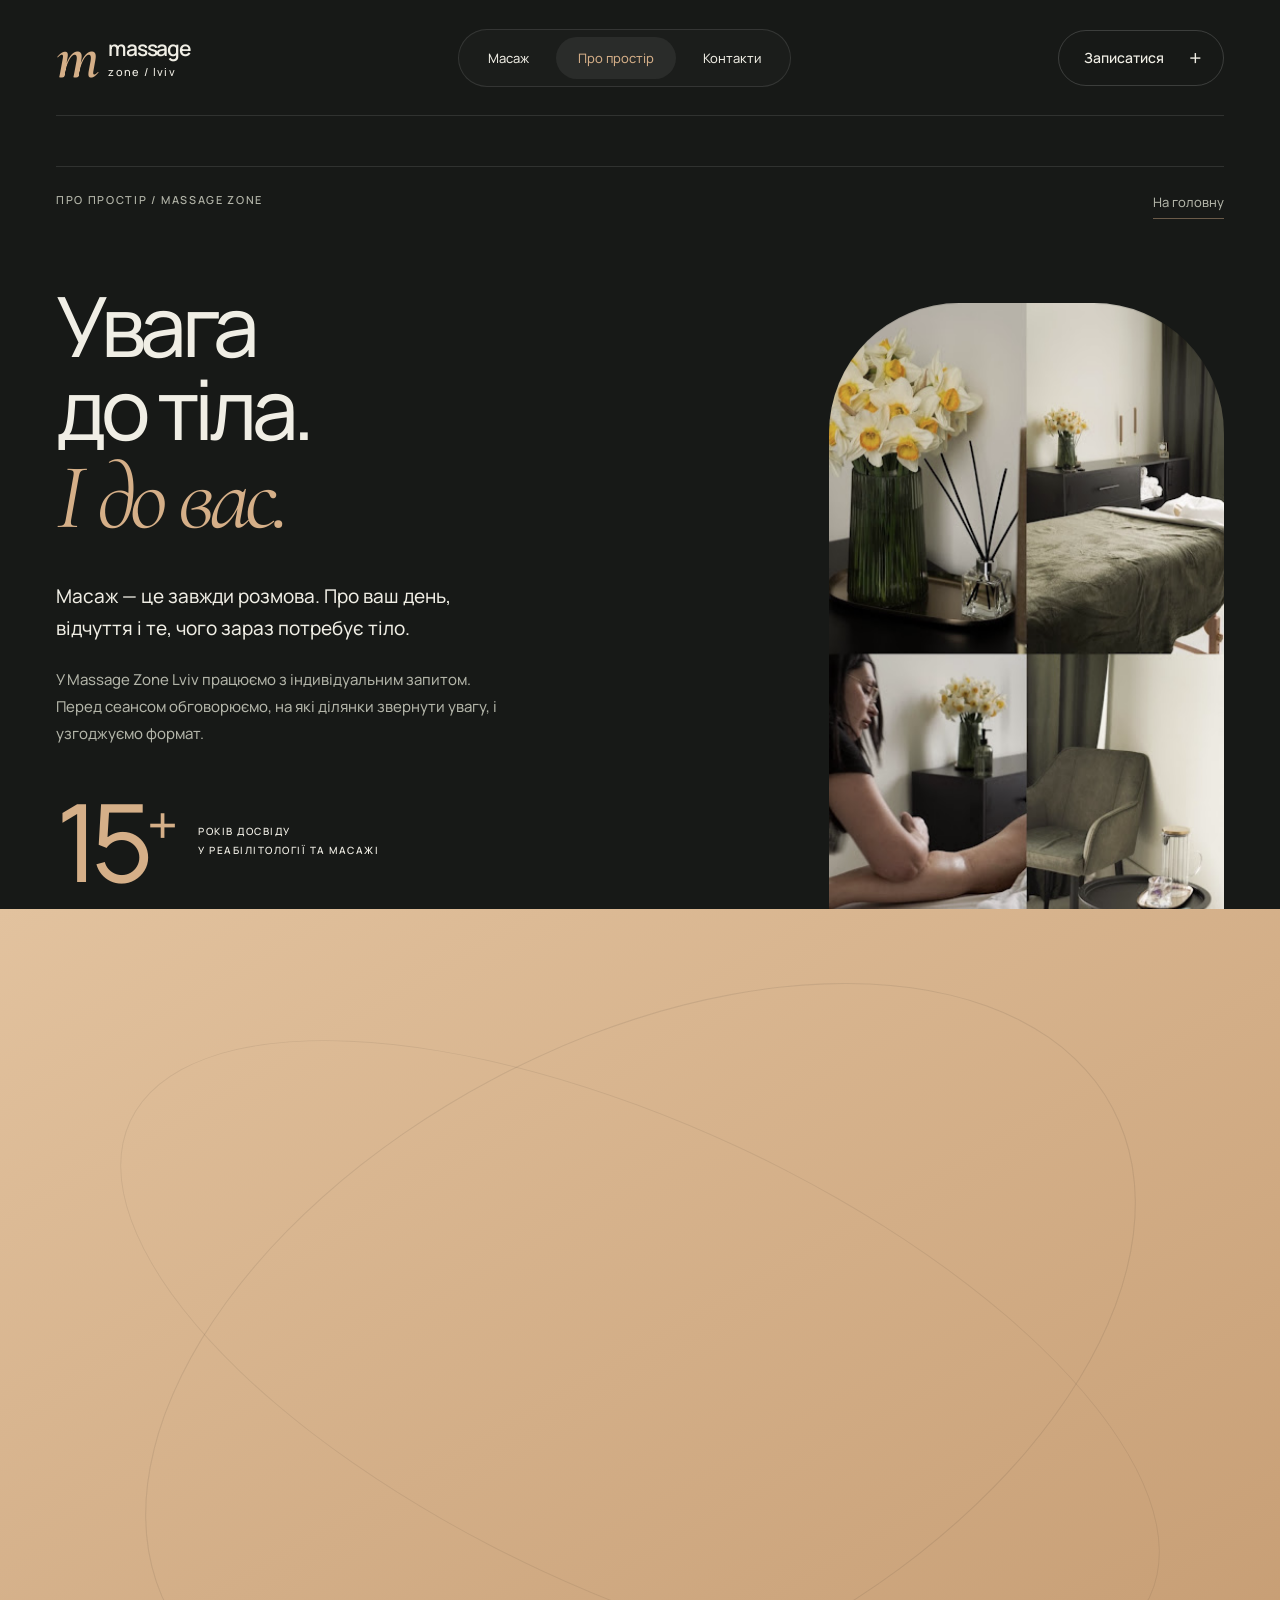
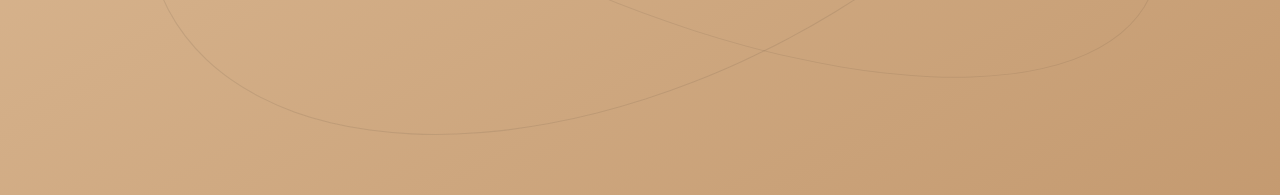
==== commit fbd78ea2: "Add discreet Veyot developer credit to both pages" ====
--- a/studio.html
+++ b/studio.html
@@ -1,6 +1,6 @@
 <!doctype html>
 <html lang="uk">
-<head><meta charset="UTF-8"><meta name="viewport" content="width=device-width, initial-scale=1"><meta name="theme-color" content="#171917"><title>Простір / Massage Zone Lviv</title><meta name="description" content="Знайомство з Massage Zone Lviv: 15+ років досвіду, індивідуальний підхід і простір для масажу у Львові, на Володимира Великого, 4."><link rel="icon" href="./assets/favicon.svg" type="image/svg+xml"><link rel="preconnect" href="https://fonts.googleapis.com"><link rel="preconnect" href="https://fonts.gstatic.com" crossorigin><link href="https://fonts.googleapis.com/css2?family=Manrope:wght@400;450;500;550;600;650;700&family=Cormorant+Garamond:ital,wght@0,400;0,500;1,400;1,500&display=swap" rel="stylesheet"><link rel="stylesheet" href="./style.css"><link rel="stylesheet" href="./motion.css?v=2"><script>try{if(sessionStorage.getItem('mz-page-transition')===location.pathname&&!matchMedia('(prefers-reduced-motion: reduce)').matches)document.documentElement.dataset.pageTransition='enter';sessionStorage.removeItem('mz-page-transition')}catch{}</script><script src="./app.js?v=2" defer></script></head>
+<head><meta charset="UTF-8"><meta name="viewport" content="width=device-width, initial-scale=1"><meta name="theme-color" content="#171917"><title>Простір / Massage Zone Lviv</title><meta name="description" content="Знайомство з Massage Zone Lviv: 15+ років досвіду, індивідуальний підхід і простір для масажу у Львові, на Володимира Великого, 4."><link rel="icon" href="./assets/favicon.svg" type="image/svg+xml"><link rel="preconnect" href="https://fonts.googleapis.com"><link rel="preconnect" href="https://fonts.gstatic.com" crossorigin><link href="https://fonts.googleapis.com/css2?family=Manrope:wght@400;450;500;550;600;650;700&family=Cormorant+Garamond:ital,wght@0,400;0,500;1,400;1,500&display=swap" rel="stylesheet"><link rel="stylesheet" href="./style.css"><link rel="stylesheet" href="./motion.css?v=3"><script>try{if(sessionStorage.getItem('mz-page-transition')===location.pathname&&!matchMedia('(prefers-reduced-motion: reduce)').matches)document.documentElement.dataset.pageTransition='enter';sessionStorage.removeItem('mz-page-transition')}catch{}</script><script src="./app.js?v=2" defer></script></head>
 <body><a class="skip-link" href="#main">Перейти до вмісту</a><div class="page-curtain" aria-hidden="true"><span>massage / zone</span></div><div class="cursor" aria-hidden="true"><span></span></div>
 <header class="header wrap"><a href="./index.html" class="brand" aria-label="Massage Zone — головна"><span class="brand-symbol" aria-hidden="true">m</span><span>massage<span class="brand-second">zone / lviv</span></span></a><nav class="desktop-nav" aria-label="Головна навігація"><a href="./index.html#massage">Масаж</a><a href="./studio.html" aria-current="page">Про простір</a><a href="./index.html#contacts">Контакти</a></nav><a class="pill header-cta" href="https://www.instagram.com/massage.zone.lviv/" target="_blank" rel="noopener noreferrer">Записатися <span class="pill-symbol" aria-hidden="true">+</span></a><button class="menu-toggle" aria-label="Відкрити меню" aria-expanded="false" aria-controls="mobile-nav"><span></span><span></span></button><nav id="mobile-nav" class="mobile-nav" aria-label="Мобільна навігація" hidden><a href="./index.html#massage">Масаж</a><a href="./studio.html">Про простір</a><a href="./index.html#contacts">Контакти</a></nav></header>
-<main id="main"><section class="studio-hero wrap section"><div class="section-label"><span class="eyebrow">ПРО ПРОСТІР / MASSAGE ZONE</span><a href="./index.html" class="text-link">На головну</a></div><div class="studio-layout"><div class="studio-copy"><h1>Увага<br>до тіла.<br><em>І до вас.</em></h1><p class="studio-intro">Масаж — це завжди розмова. Про ваш день, відчуття і те, чого зараз потребує тіло.</p><p>У Massage Zone Lviv працюємо з індивідуальним запитом. Перед сеансом обговорюємо, на які ділянки звернути увагу, і узгоджуємо формат.</p><div class="studio-stat"><span>15<sup>+</sup></span><span class="eyebrow">РОКІВ ДОСВІДУ<br>У РЕАБІЛІТОЛОГІЇ ТА МАСАЖІ</span></div><a href="https://www.instagram.com/massage.zone.lviv/" target="_blank" rel="noopener noreferrer" class="pill pill-warm">Познайомитися в Instagram <span class="pill-symbol" aria-hidden="true">+</span></a></div><figure class="studio-photo"><div class="photo-frame" data-depth="0.07"><img src="./assets/massage-zone.jpg" width="381" height="677" alt="Колаж із власних фото Massage Zone Lviv: масажний кабінет, квіти, сеанс масажу та місце для відпочинку"></div><figcaption><span>Наш простір / наші дотики</span><span>Львів</span></figcaption></figure></div></section><section class="studio-visit section wrap"><span class="eyebrow">БУДЕМО РАДІ ЗУСТРІЧІ</span><h2>Знайдіть час.<br><em>Ми поруч.</em></h2><div class="studio-visit-info"><p>Володимира Великого, 4 / Львів<br><a href="tel:+380688691546">+380 68 869 15 46</a></p><a class="pill pill-outline" href="https://maps.app.goo.gl/EedyJrFYMkZ4gdkcA?g_st=ic" target="_blank" rel="noopener noreferrer">Відкрити маршрут <span class="pill-symbol" aria-hidden="true">+</span></a></div></section></main><footer class="footer wrap"><a href="./index.html" class="footer-brand">massage / zone</a><span>Львів / Україна</span><a href="https://www.instagram.com/massage.zone.lviv/" target="_blank" rel="noopener noreferrer">Instagram</a><span>© <span class="year">2026</span> Massage Zone</span></footer></body></html>
+<main id="main"><section class="studio-hero wrap section"><div class="section-label"><span class="eyebrow">ПРО ПРОСТІР / MASSAGE ZONE</span><a href="./index.html" class="text-link">На головну</a></div><div class="studio-layout"><div class="studio-copy"><h1>Увага<br>до тіла.<br><em>І до вас.</em></h1><p class="studio-intro">Масаж — це завжди розмова. Про ваш день, відчуття і те, чого зараз потребує тіло.</p><p>У Massage Zone Lviv працюємо з індивідуальним запитом. Перед сеансом обговорюємо, на які ділянки звернути увагу, і узгоджуємо формат.</p><div class="studio-stat"><span>15<sup>+</sup></span><span class="eyebrow">РОКІВ ДОСВІДУ<br>У РЕАБІЛІТОЛОГІЇ ТА МАСАЖІ</span></div><a href="https://www.instagram.com/massage.zone.lviv/" target="_blank" rel="noopener noreferrer" class="pill pill-warm">Познайомитися в Instagram <span class="pill-symbol" aria-hidden="true">+</span></a></div><figure class="studio-photo"><div class="photo-frame" data-depth="0.07"><img src="./assets/massage-zone.jpg" width="381" height="677" alt="Колаж із власних фото Massage Zone Lviv: масажний кабінет, квіти, сеанс масажу та місце для відпочинку"></div><figcaption><span>Наш простір / наші дотики</span><span>Львів</span></figcaption></figure></div></section><section class="studio-visit section wrap"><span class="eyebrow">БУДЕМО РАДІ ЗУСТРІЧІ</span><h2>Знайдіть час.<br><em>Ми поруч.</em></h2><div class="studio-visit-info"><p>Володимира Великого, 4 / Львів<br><a href="tel:+380688691546">+380 68 869 15 46</a></p><a class="pill pill-outline" href="https://maps.app.goo.gl/EedyJrFYMkZ4gdkcA?g_st=ic" target="_blank" rel="noopener noreferrer">Відкрити маршрут <span class="pill-symbol" aria-hidden="true">+</span></a></div></section></main><footer class="footer wrap"><a href="./index.html" class="footer-brand">massage / zone</a><span>Львів / Україна</span><a href="https://www.instagram.com/massage.zone.lviv/" target="_blank" rel="noopener noreferrer">Instagram</a><span>© <span class="year">2026</span> Massage Zone</span><a class="developer-credit" href="https://veyot-prod.space" target="_blank" rel="noopener noreferrer" aria-label="Розробник сайту — Veyot"><span>розробка /</span><strong>veyot</strong></a></footer></body></html>
--- a/motion.css
+++ b/motion.css
@@ -29,5 +29,10 @@
 html[data-page-transition='enter'] .page-curtain{transition:none}
 main,.header,.footer{transition:opacity .5s var(--ease)}
 .page-leaving main,.page-leaving .header,.page-leaving .footer{opacity:.55}
+.developer-credit{display:inline-flex;align-items:center;gap:5px;flex-shrink:0;padding:4px 8px;border:1px solid rgba(240,238,229,.12);border-radius:999px;background:rgba(240,238,229,.025);font-size:9px;line-height:1.4;color:var(--muted);white-space:nowrap;transition:color .3s var(--ease),border-color .3s var(--ease),background .3s var(--ease)}
+.developer-credit strong{font-weight:500;color:var(--ink)}
+.developer-credit:hover,.developer-credit:focus-visible{color:var(--ink);border-color:rgba(213,175,136,.4);background:rgba(213,175,136,.06)}
+.footer>a[href*="instagram.com"]:hover{color:var(--accent)}
+@media(max-width:760px){.developer-credit{grid-column:1/-1;justify-self:end;font-size:9px}.footer>span:nth-of-type(2){text-align:right}}
 @media(max-width:760px){.js .reveal{translate:0 25px}.js .service-card.reveal{translate:0 35px;--reveal-delay:0s!important}.process-card{--reveal-delay:0s!important}.hero-copy h1 em{display:inline-block;font-size:1.12em;line-height:1.05}.line-mask{padding-bottom:.19em;margin-bottom:-.19em}.pause-section{--pause-inset:2%;--pause-radius:24px}}
 @media(prefers-reduced-motion:reduce){.js .reveal,.js .scroll-reveal .line-inner{opacity:1;translate:none;transform:none;transition:none}.pause-section{clip-path:none;will-change:auto}.hero-copy,.hero-aside{opacity:1}.page-curtain{display:none}.photo-frame img{scale:1}.scroll-progress{display:none}.page-leaving main,.page-leaving .header,.page-leaving .footer{opacity:1}}
